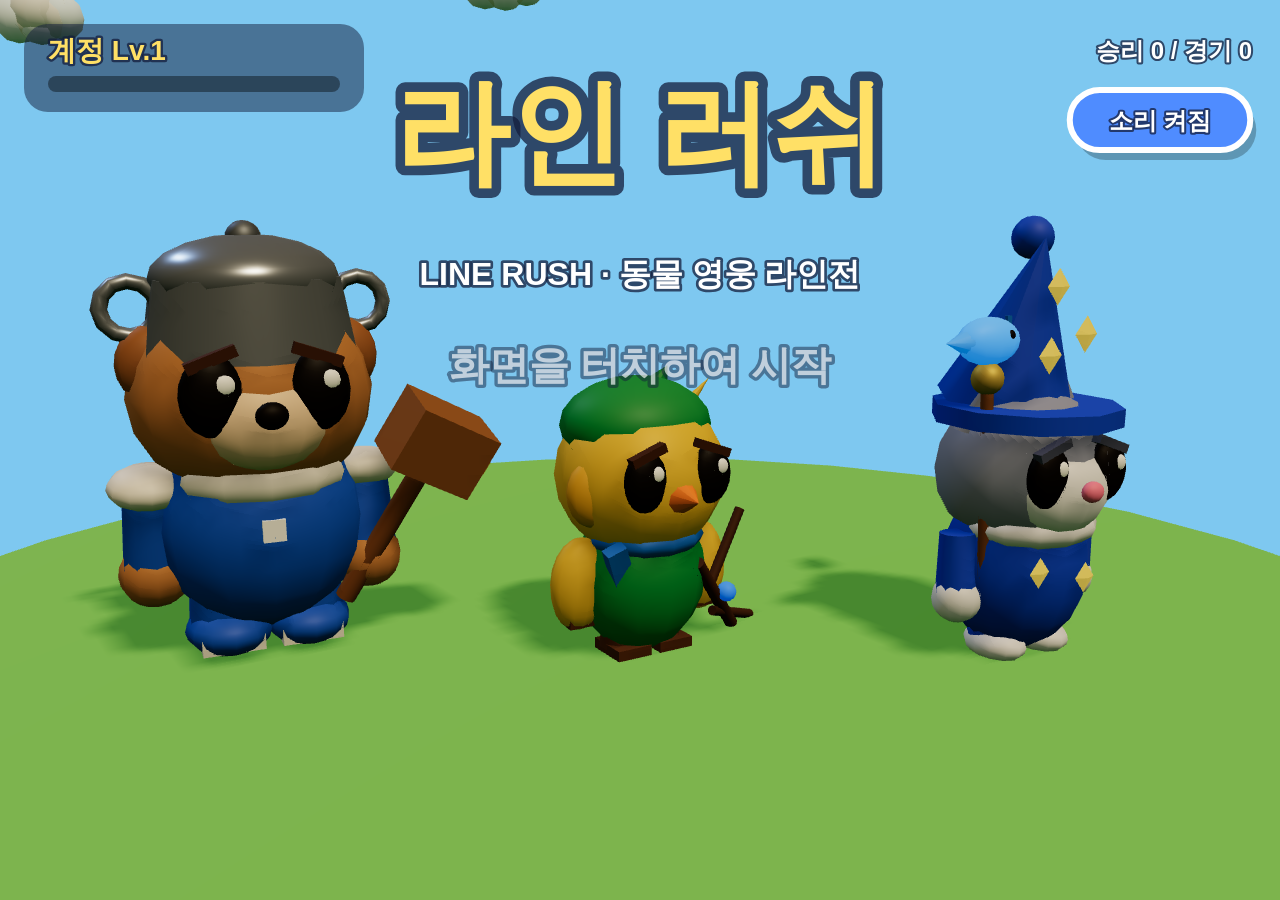
==== index.html @ 1cec67cc "Add index, css, bootstrap, .nojekyll" ====
<!DOCTYPE html>
<html lang="ko">
<head>
<meta charset="utf-8">
<meta name="viewport" content="width=device-width,initial-scale=1,maximum-scale=1,user-scalable=no,viewport-fit=cover">
<meta name="mobile-web-app-capable" content="yes">
<meta name="apple-mobile-web-app-capable" content="yes">
<meta name="theme-color" content="#7ec8f0">
<title>라인 러쉬</title>
<link rel="stylesheet" href="css/style.css">
<script type="importmap">
{ "imports": { "three": "./vendor/three.module.js" } }
</script>
</head>
<body>
<canvas id="game"></canvas>
<div id="rotate"><div class="phone"></div><p>휴대폰을 가로로 돌려주세요!</p><small>라인 러쉬는 가로 화면에서 플레이해요</small></div>
<script src="js/data.js"></script>
<script type="module" src="js/bootstrap.js"></script>
</body>
</html>
---- css/style.css ----
html,body{margin:0;padding:0;width:100%;height:100%;overflow:hidden;background:#123;touch-action:none;-webkit-user-select:none;user-select:none;-webkit-touch-callout:none;font-family:"Apple SD Gothic Neo","Noto Sans KR","Malgun Gothic",sans-serif}
#game3d{position:fixed;inset:0;width:100%;height:100%;z-index:0;display:block;touch-action:none}
canvas#game{position:fixed;inset:0;display:block;width:100vw;height:100vh;touch-action:none;z-index:1;background:transparent}
#rotate{display:none;position:fixed;inset:0;background:linear-gradient(#7ec8f0,#bfe9a8);color:#fff;z-index:10;flex-direction:column;align-items:center;justify-content:center;text-align:center;text-shadow:0 2px 4px #0005}
#rotate p{font-size:24px;font-weight:800;margin:24px 0 6px}
#rotate .phone{width:60px;height:100px;border:6px solid #fff;border-radius:12px;animation:rot 1.8s ease-in-out infinite;box-shadow:0 4px 10px #0003}
@keyframes rot{0%,20%{transform:rotate(0)}60%,100%{transform:rotate(-90deg)}}
@media (orientation:portrait){#rotate{display:flex}}
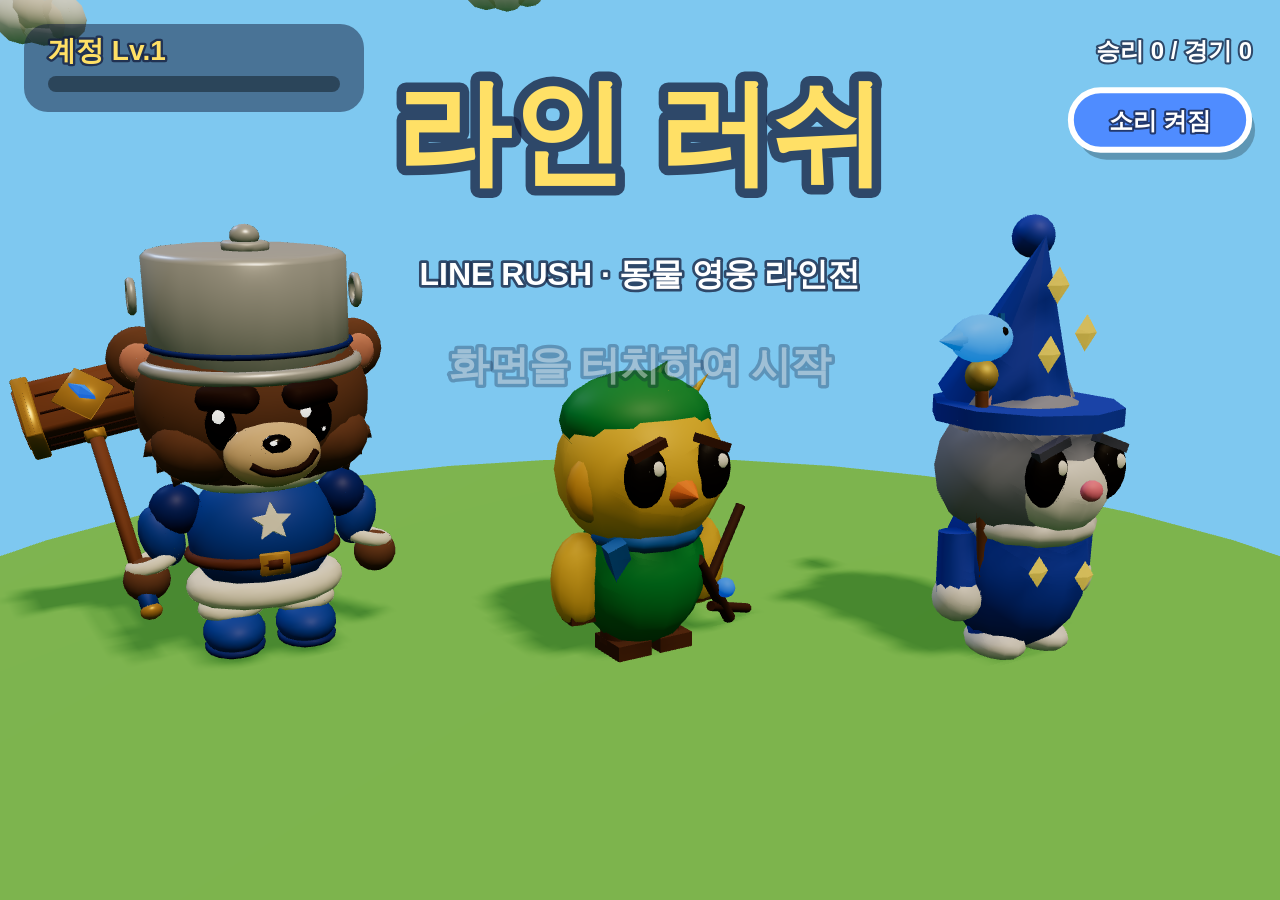
==== commit 0f2a272f: "Fullscreen/landscape lock, HUD fullscreen button, PWA manifest + icons, iOS tip, dvh layout" ====
--- a/index.html
+++ b/index.html
@@ -6,6 +6,11 @@
 <meta name="mobile-web-app-capable" content="yes">
 <meta name="apple-mobile-web-app-capable" content="yes">
 <meta name="theme-color" content="#7ec8f0">
+<meta name="apple-mobile-web-app-status-bar-style" content="black-translucent">
+<meta name="apple-mobile-web-app-title" content="라인 러쉬">
+<link rel="manifest" href="manifest.json">
+<link rel="apple-touch-icon" href="img/icon-180.png">
+<link rel="icon" type="image/png" sizes="192x192" href="img/icon-192.png">
 <title>라인 러쉬</title>
 <link rel="stylesheet" href="css/style.css">
 <script type="importmap">
@@ -15,6 +20,7 @@
 <body>
 <canvas id="game"></canvas>
 <div id="rotate"><div class="phone"></div><p>휴대폰을 가로로 돌려주세요!</p><small>라인 러쉬는 가로 화면에서 플레이해요</small></div>
+<script src="js/fullscreen.js"></script>
 <script src="js/data.js"></script>
 <script type="module" src="js/bootstrap.js"></script>
 </body>
--- a/css/style.css
+++ b/css/style.css
@@ -1,8 +1,9 @@
-html,body{margin:0;padding:0;width:100%;height:100%;overflow:hidden;background:#123;touch-action:none;-webkit-user-select:none;user-select:none;-webkit-touch-callout:none;font-family:"Apple SD Gothic Neo","Noto Sans KR","Malgun Gothic",sans-serif}
-#game3d{position:fixed;inset:0;width:100%;height:100%;z-index:0;display:block;touch-action:none}
-canvas#game{position:fixed;inset:0;display:block;width:100vw;height:100vh;touch-action:none;z-index:1;background:transparent}
+html,body{margin:0;padding:0;width:100%;height:100%;height:100dvh;overflow:hidden;position:fixed;inset:0;overscroll-behavior:none;-webkit-tap-highlight-color:transparent;-webkit-text-size-adjust:100%;background:#123;touch-action:none;-webkit-user-select:none;user-select:none;-webkit-touch-callout:none;font-family:"Apple SD Gothic Neo","Noto Sans KR","Malgun Gothic",sans-serif}
+#game3d{position:fixed;inset:0;width:100vw;height:100vh;height:100dvh;z-index:0;display:block;touch-action:none}
+canvas#game{position:fixed;inset:0;display:block;width:100vw;height:100vh;height:100dvh;touch-action:none;z-index:1;background:transparent}
 #rotate{display:none;position:fixed;inset:0;background:linear-gradient(#7ec8f0,#bfe9a8);color:#fff;z-index:10;flex-direction:column;align-items:center;justify-content:center;text-align:center;text-shadow:0 2px 4px #0005}
 #rotate p{font-size:24px;font-weight:800;margin:24px 0 6px}
 #rotate .phone{width:60px;height:100px;border:6px solid #fff;border-radius:12px;animation:rot 1.8s ease-in-out infinite;box-shadow:0 4px 10px #0003}
 @keyframes rot{0%,20%{transform:rotate(0)}60%,100%{transform:rotate(-90deg)}}
 @media (orientation:portrait){#rotate{display:flex}}
+#iostip{position:fixed;left:50%;bottom:calc(12px + env(safe-area-inset-bottom));transform:translateX(-50%);z-index:20;background:rgba(20,30,60,.85);color:#fff;font-size:13px;font-weight:700;padding:8px 14px;border-radius:18px;white-space:nowrap;box-shadow:0 3px 10px #0005;max-width:calc(100vw - 24px - env(safe-area-inset-left) - env(safe-area-inset-right));overflow:hidden;text-overflow:ellipsis}
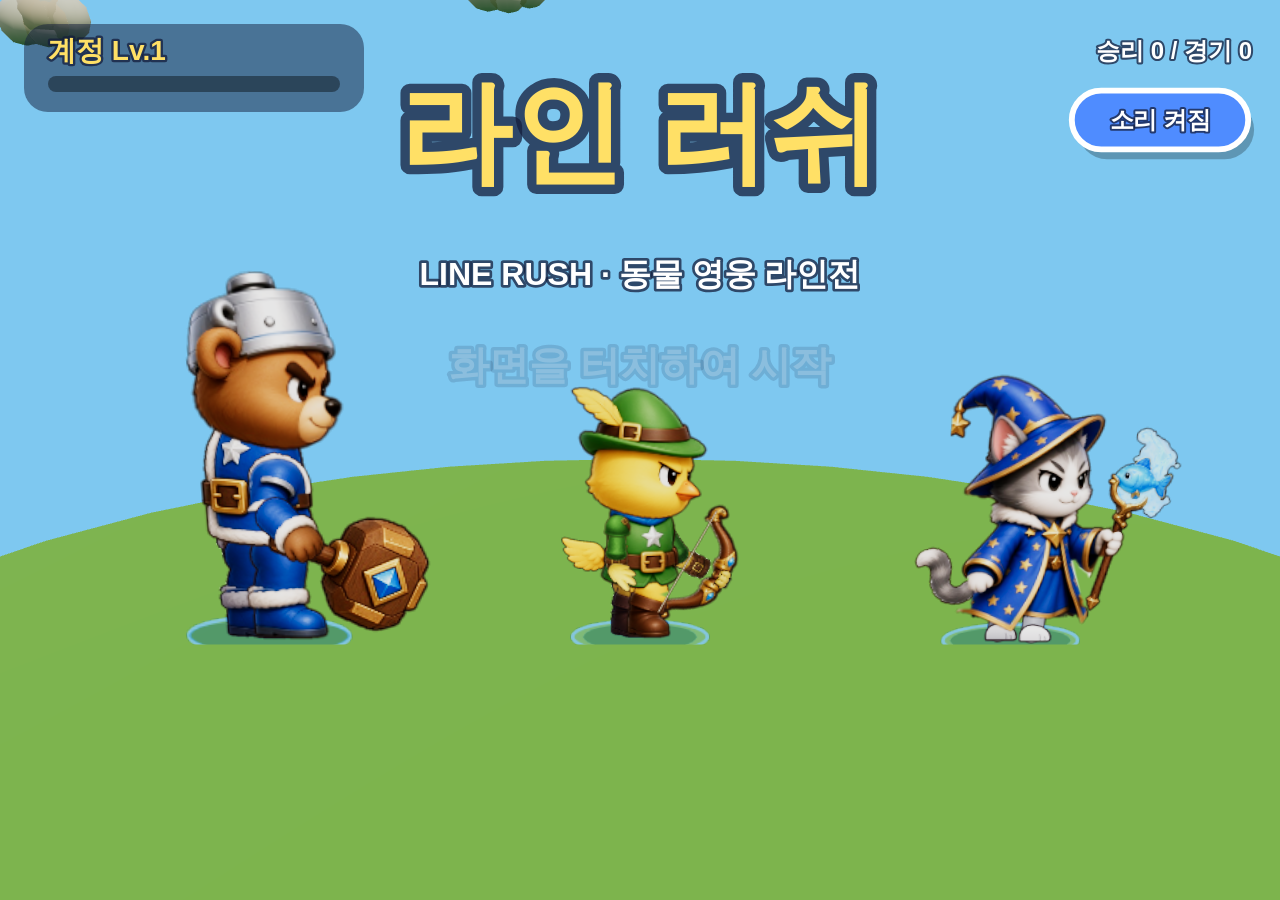
==== commit 63780cf9: "Organize assets into folders; 2D puppet heroes loaded from characters/ - characters/: per-hero rig.j" ====
--- a/index.html
+++ b/index.html
@@ -9,8 +9,8 @@
 <meta name="apple-mobile-web-app-status-bar-style" content="black-translucent">
 <meta name="apple-mobile-web-app-title" content="라인 러쉬">
 <link rel="manifest" href="manifest.json">
-<link rel="apple-touch-icon" href="img/icon-180.png">
-<link rel="icon" type="image/png" sizes="192x192" href="img/icon-192.png">
+<link rel="apple-touch-icon" href="ui/icons/icon-180.png">
+<link rel="icon" type="image/png" sizes="192x192" href="ui/icons/icon-192.png">
 <title>라인 러쉬</title>
 <link rel="stylesheet" href="css/style.css">
 <script type="importmap">
@@ -22,6 +22,8 @@
 <div id="rotate"><div class="phone"></div><p>휴대폰을 가로로 돌려주세요!</p><small>라인 러쉬는 가로 화면에서 플레이해요</small></div>
 <script src="js/fullscreen.js"></script>
 <script src="js/data.js"></script>
+<script src="maps/meadow.js"></script>
+<script src="js/assets.js"></script>
 <script type="module" src="js/bootstrap.js"></script>
 </body>
 </html>
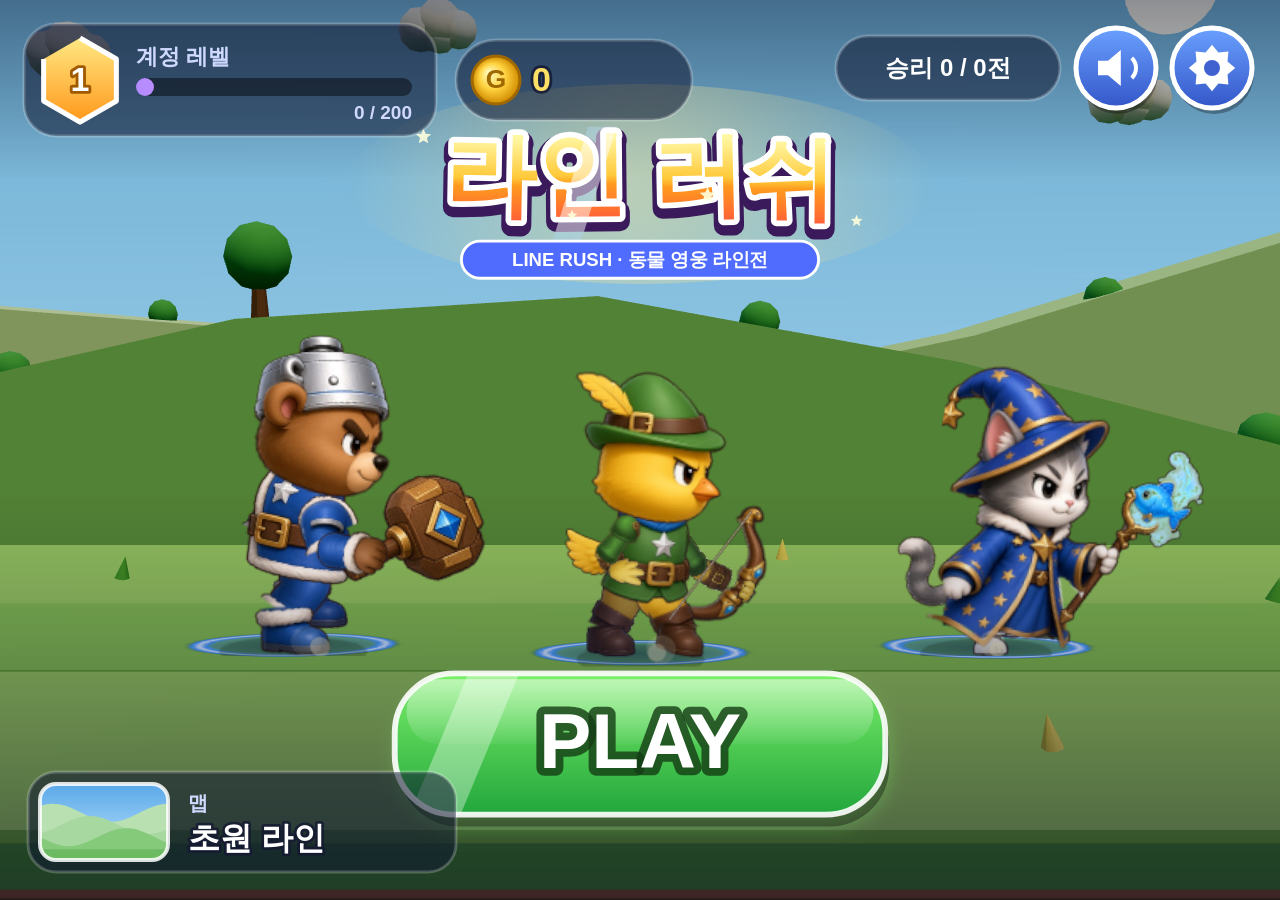
==== commit 4df7f5f2: "맵 3종 추가(모래 협곡·화산·눈 덮인 설원) + 맵별 용(숲/모래/불꽃/얼음)·둥지·버프·배경 테마, 로비 맵 선택, 새 로비/영웅 선택 화면, sim --map" ====
--- a/index.html
+++ b/index.html
@@ -23,6 +23,10 @@
 <script src="js/fullscreen.js"></script>
 <script src="js/data.js"></script>
 <script src="maps/meadow.js"></script>
+<script src="maps/canyon.js"></script>
+<script src="maps/volcano.js"></script>
+<script src="maps/snow.js"></script>
+<script src="maps/select.js"></script>
 <script src="js/assets.js"></script>
 <script type="module" src="js/bootstrap.js"></script>
 </body>
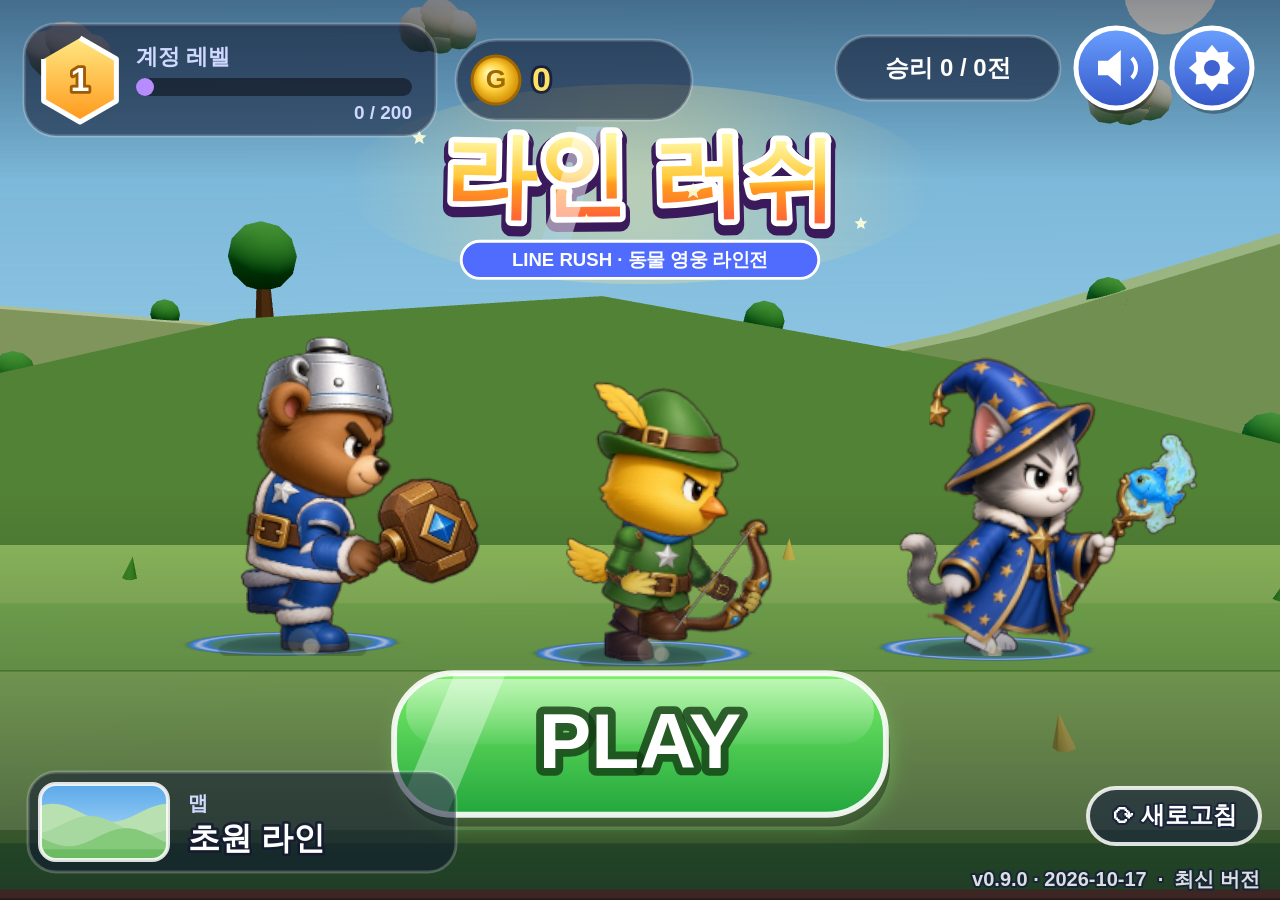
==== commit 21404ff6: "모바일 조이스틱/타워 자리 입력 분리, 건설/강화 버튼, 아나운서 배치, 맵 드래곤 이름, 드래곤 카메라/HP 바, 점수판, 삐요 덫 연출, 공격 발사 시점 동기화, 버전 표시/새" ====
--- a/index.html
+++ b/index.html
@@ -20,6 +20,8 @@
 <body>
 <canvas id="game"></canvas>
 <div id="rotate"><div class="phone"></div><p>휴대폰을 가로로 돌려주세요!</p><small>라인 러쉬는 가로 화면에서 플레이해요</small></div>
+<script src="js/version.js"></script>
+<script src="js/update.js"></script>
 <script src="js/fullscreen.js"></script>
 <script src="js/data.js"></script>
 <script src="maps/meadow.js"></script>
